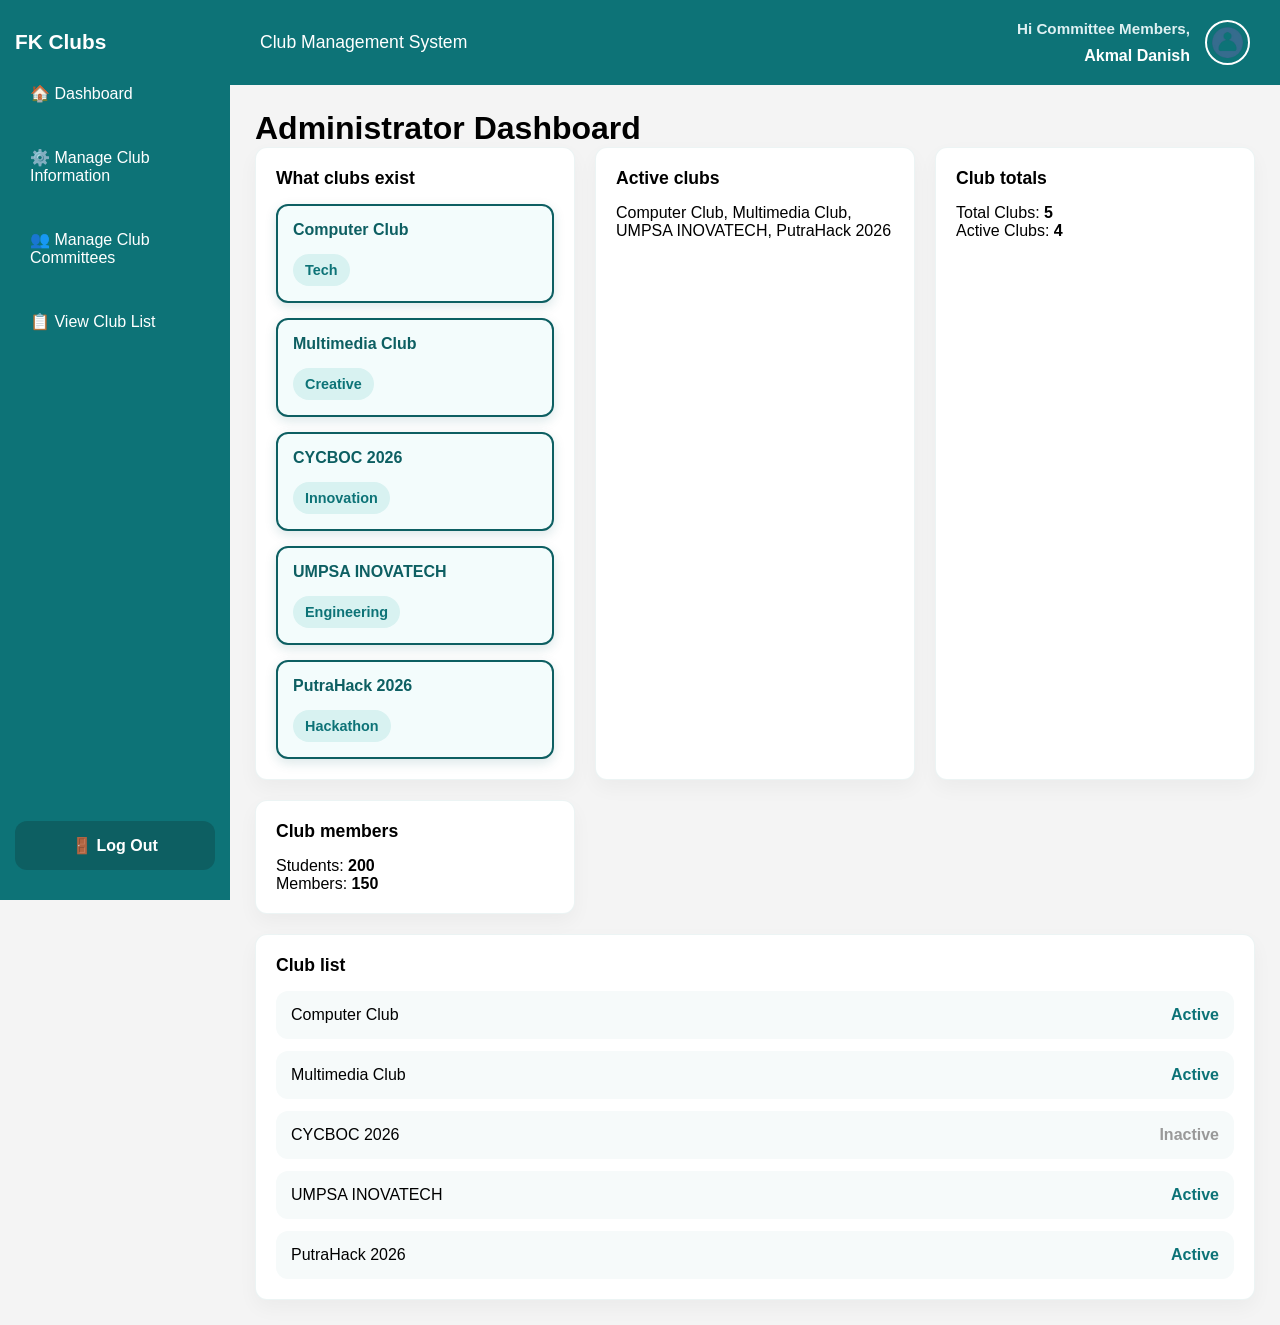
==== index.html @ d9c36efa "Add files via upload" ====
<!DOCTYPE html>
<html lang="en">
<head>
<meta charset="UTF-8">
<meta name="viewport" content="width=device-width, initial-scale=1.0">
<title>Club Management</title>
<link rel="stylesheet" href="styles.css">
</head>
<body>

<div class="layout">

<!-- SIDEBAR -->
<div class="sidebar">
    <h2>FK Clubs</h2>

    <a onclick="showPage('dashboard')">🏠 Dashboard</a>
    <a onclick="showPage('manageClub')">⚙️ Manage Club Information</a>
    <a onclick="showPage('committee')">👥 Manage Club Committees</a>
    <a onclick="showPage('clubList')">📋 View Club List</a>
    <button class="logout-btn" onclick="logout()">🚪 Log Out</button>
</div>

<!-- MAIN -->
<div class="main">

<div class="topbar">
    <span>Club Management System</span>
    <div class="user-info">
        <div class="user-text">
            <span class="greeting">Hi Committee Members,</span>
            <strong>Akmal Danish</strong>
        </div>
        <img src="profile.png" class="avatar">
    </div>
</div>

<!-- DASHBOARD -->
<div id="dashboard" class="page">
    <h1>Administrator Dashboard</h1>

    <div class="dashboard-list">
        <div class="dashboard-box">
            <h3>What clubs exist</h3>
            <div class="club-grid">
                <div class="club-item">
                    <strong>Computer Club</strong>
                    <span class="club-tag">Tech</span>
                </div>
                <div class="club-item">
                    <strong>Multimedia Club</strong>
                    <span class="club-tag">Creative</span>
                </div>
                <div class="club-item">
                    <strong>CYCBOC 2026</strong>
                    <span class="club-tag">Innovation</span>
                </div>
                <div class="club-item">
                    <strong>UMPSA INOVATECH</strong>
                    <span class="club-tag">Engineering</span>
                </div>
                <div class="club-item">
                    <strong>PutraHack 2026</strong>
                    <span class="club-tag">Hackathon</span>
                </div>
            </div>
        </div>
        <div class="dashboard-box">
            <h3>Active clubs</h3>
            <p>Computer Club, Multimedia Club, UMPSA INOVATECH, PutraHack 2026</p>
        </div>
        <div class="dashboard-box">
            <h3>Club totals</h3>
            <p>Total Clubs: <strong>5</strong></p>
            <p>Active Clubs: <strong>4</strong></p>
        </div>
        <div class="dashboard-box">
            <h3>Club members</h3>
            <p>Students: <strong>200</strong></p>
            <p>Members: <strong>150</strong></p>
        </div>
    </div>

    <div class="dashboard-box" style="margin-top:20px;">
        <h3>Club list</h3>
        <ul>
            <li><span>Computer Club</span><span class="status-active">Active</span></li>
            <li><span>Multimedia Club</span><span class="status-active">Active</span></li>
            <li><span>CYCBOC 2026</span><span class="status-inactive">Inactive</span></li>
            <li><span>UMPSA INOVATECH</span><span class="status-active">Active</span></li>
            <li><span>PutraHack 2026</span><span class="status-active">Active</span></li>
        </ul>
    </div>
</div>

<!-- MANAGE CLUB -->
<div id="manageClub" class="page hidden">
    <h1>Manage Club Information</h1>

    <div class="card">
        <h3>Create / Update Club</h3>
        <input placeholder="Club Name">
        <input placeholder="Description">
        <input placeholder="Advisor Name">
        <input placeholder="Advisor Email">
        <select>
            <option>Active</option>
            <option>Inactive</option>
        </select>
        <button>Save Club</button>
    </div>

    <div class="card">
        <h3>Club List</h3>
        <table>
            <tr>
                <th>Name</th>
                <th>Advisor</th>
                <th>Status</th>
                <th>Action</th>
            </tr>
            <tr>
                <td>Computer Club</td>
                <td>Dr Ahmad</td>
                <td>Active</td>
                <td><button>Edit</button></td>
            </tr>
        </table>
    </div>
</div>

<!-- COMMITTEE -->
<div id="committee" class="page hidden">
    <h1>Manage Club Committees</h1>

    <div class="card">
        <h3>Assign Committee</h3>
        <input placeholder="User ID">
        <input placeholder="Club ID">

        <select>
            <option>President</option>
            <option>Vice President</option>
            <option>Secretary</option>
            <option>Treasurer</option>
        </select>

        <button>Assign</button>
    </div>

    <div class="card">
        <h3>Committee List</h3>
        <table>
            <tr>
                <th>Name</th>
                <th>Club</th>
                <th>Position</th>
            </tr>
            <tr>
                <td>Ali</td>
                <td>Computer Club</td>
                <td>President</td>
            </tr>
        </table>
    </div>
</div>

<!-- CLUB LIST -->
<div id="clubList" class="page hidden">
    <h1>Club List</h1>

    <div class="grid">
        <div class="card">
            <h3>Computer Club</h3>
            <p>Tech activities</p>
            <p>Advisor: Dr Ahmad</p>
        </div>

        <div class="card">
            <h3>Multimedia Club</h3>
            <p>Design & media</p>
            <p>Advisor: Dr Siti</p>
        </div>

        <div class="card">
            <h3>CYCBOC 2026</h3>
            <p>Gaming</p>
            <p>Advisor: Dr. Azhar Harun</p>
        </div>

        <div class="card">
            <h3>UMPSA INOVATECH</h3>
            <p>Tech Activities</p>
            <p>Advisor: Dr. Amalin</p>
        </div>

        <div class="card">
            <h3>PutraHack 2026</h3>
            <p>Hacking Competition</p>
            <p>Advisor: Ts. Dr. Mohamad Akmal</p>
        </div>
    </div>
</div>

</div>
</div>

<script>
function showPage(pageId){
    const pages = document.querySelectorAll('.page');
    pages.forEach(p => p.classList.add('hidden'));

    document.getElementById(pageId).classList.remove('hidden');
}
</script>

</body>
</html>
---- styles.css ----
*{
    margin:0;
    padding:0;
    box-sizing:border-box;
    font-family: Arial, sans-serif;
    --spacing: 15px;
    --radius: 12px;
    --font-base: 1rem;
}

body{
    background:#f4f4f4;
}

/* layout */
.layout{
    display:flex;
}

/* sidebar */
.sidebar{
    width:230px;
    height:100vh;
    background:#0D7377;
    color:white;
    padding:var(--spacing);
    display:flex;
    flex-direction:column;
}

.sidebar h2{
    margin-bottom:var(--spacing);
    font-size:1.3rem;
    margin-top:var(--spacing);
}

.sidebar a{
    display:block;
    padding:var(--spacing);
    margin-bottom:var(--spacing);
    cursor:pointer;
    border-radius:var(--radius);
    font-size:var(--font-base);
    transition:background 0.3s ease;
}

.sidebar a:hover{
    background:#14a3a7;
}

.logout-btn{
    margin-top:auto;
    padding:var(--spacing);
    margin-bottom:var(--spacing);
    background:#0d5f62;
    color:white;
    border:none;
    border-radius:var(--radius);
    cursor:pointer;
    font-size:var(--font-base);
    font-weight:600;
    transition:background 0.3s ease;
}

.logout-btn:hover{
    background:#0a4a4d;
}

/* main */
.main{
    flex:1;
}

/* topbar */
.topbar{
    background:#0D7377;
    color:white;
    padding:20px 30px;
    display:flex;
    justify-content:space-between;
    align-items:center;
    font-size:1.1rem;
}

/* user section */
.user-info{
    display:flex;
    align-items:center;
    gap:var(--spacing);
}

.user-text{
    display:flex;
    flex-direction:column;
    align-items:flex-end;
    gap:8px;
    line-height:1.2;
}

/* greeting */
.greeting{
    font-weight:600;
    color:#def0f2;
    font-size:0.95rem;
}

.user-text strong{
    font-size:1rem;
    font-weight:600;
}

/* admin image */
.avatar{
    width:45px;
    height:45px;
    border-radius:50%;
    object-fit:cover;
    border:2px solid white;
}

/* content */
.page{
    padding:25px;
}

.hidden{
    display:none;
}

/* grid */
.grid{
    display:grid;
    grid-template-columns: repeat(auto-fit, minmax(220px,1fr));
    gap:20px;
}

/* card */
.card{
    background:white;
    padding:25px;
    border-radius:var(--radius);
    border:1px solid rgba(0,0,0,0.08);
    box-shadow:0 4px 12px rgba(0,0,0,0.08);
}

.card p,
.card li{
    color:#333;
    line-height:1.8;
    font-size:1rem;
}

.card ul{
    padding-left:25px;
}

/* card styling for club list */
.grid .card{
    background:white;
    padding:25px;
    border-radius:var(--radius);
    border:2px solid #0d5f62;
    box-shadow:0 4px 12px rgba(13, 95, 98, 0.15);
    transition:all 0.3s ease;
}

.grid .card:hover{
    transform:translateY(-5px);
    box-shadow:0 8px 20px rgba(13, 95, 98, 0.25);
    border-color:#0a4a4d;
}

.grid .card h3{
    margin-bottom:15px;
    font-size:1.1rem;
    color:#0D7377;
    font-weight:600;
}

.dashboard-list{
    display:grid;
    grid-template-columns: repeat(auto-fit, minmax(300px,1fr));
    gap:20px;
}

.dashboard-box{
    background:#fff;
    padding:20px;
    border-radius:var(--radius);
    border:1px solid rgba(13,115,119,0.08);
    box-shadow:0 8px 20px rgba(0,0,0,0.04);
}

.dashboard-box h3{
    margin-bottom:15px;
    font-size:1.1rem;
    font-weight:600;
}

.dashboard-box ul{
    list-style:none;
    padding:0;
    margin:0;
}

.dashboard-box ul li{
    padding:15px;
    margin-bottom:12px;
    background:#f6fafa;
    border-radius:var(--radius);
    display:flex;
    justify-content:space-between;
    align-items:center;
    font-size:1rem;
}

.dashboard-box ul li:last-child{
    margin-bottom:0;
}

.club-grid{
    display:grid;
    grid-template-columns: repeat(auto-fit, minmax(150px, 1fr));
    gap:15px;
    margin-top:15px;
}

.club-item{
    padding:15px;
    border-radius:var(--radius);
    background:#f3fcfc;
    border:2px solid #0d5f62;
    display:flex;
    flex-direction:column;
    gap:var(--spacing);
    box-shadow:0 4px 12px rgba(13, 95, 98, 0.15);
    transition:all 0.3s ease;
}

.club-item:hover{
    transform:translateY(-3px);
    box-shadow:0 8px 20px rgba(13, 95, 98, 0.25);
    border-color:#0a4a4d;
}

.club-item strong{
    font-size:1rem;
    color:#0d5f62;
    font-weight:600;
}

.club-tag{
    display:inline-block;
    padding:8px 12px;
    border-radius:20px;
    background:#d8f2f1;
    color:#0d7377;
    font-size:0.9rem;
    font-weight:600;
    align-self:flex-start;
}

.status-active{
    color:#0D7377;
    font-weight:600;
    font-size:1rem;
}

.status-inactive{
    color:#999;
    font-weight:600;
    font-size:1rem;
}

/* form */
input, select{
    width:100%;
    padding:12px;
    margin:var(--spacing) 0;
    font-size:1rem;
    border:1px solid #ccc;
    border-radius:var(--radius);
}

/* button */
button{
    background:#0D7377;
    color:white;
    border:none;
    padding:12px 20px;
    cursor:pointer;
    border-radius:var(--radius);
    font-size:1rem;
    font-weight:600;
    transition:background 0.3s ease;
}

button:hover{
    background:#14a3a7;
}

/* table */
table{
    width:100%;
    margin-top:var(--spacing);
    border-collapse:collapse;
}

table th, table td{
    padding:15px;
    border-bottom:1px solid #ccc;
    text-align: center;
    font-size:1rem;
}
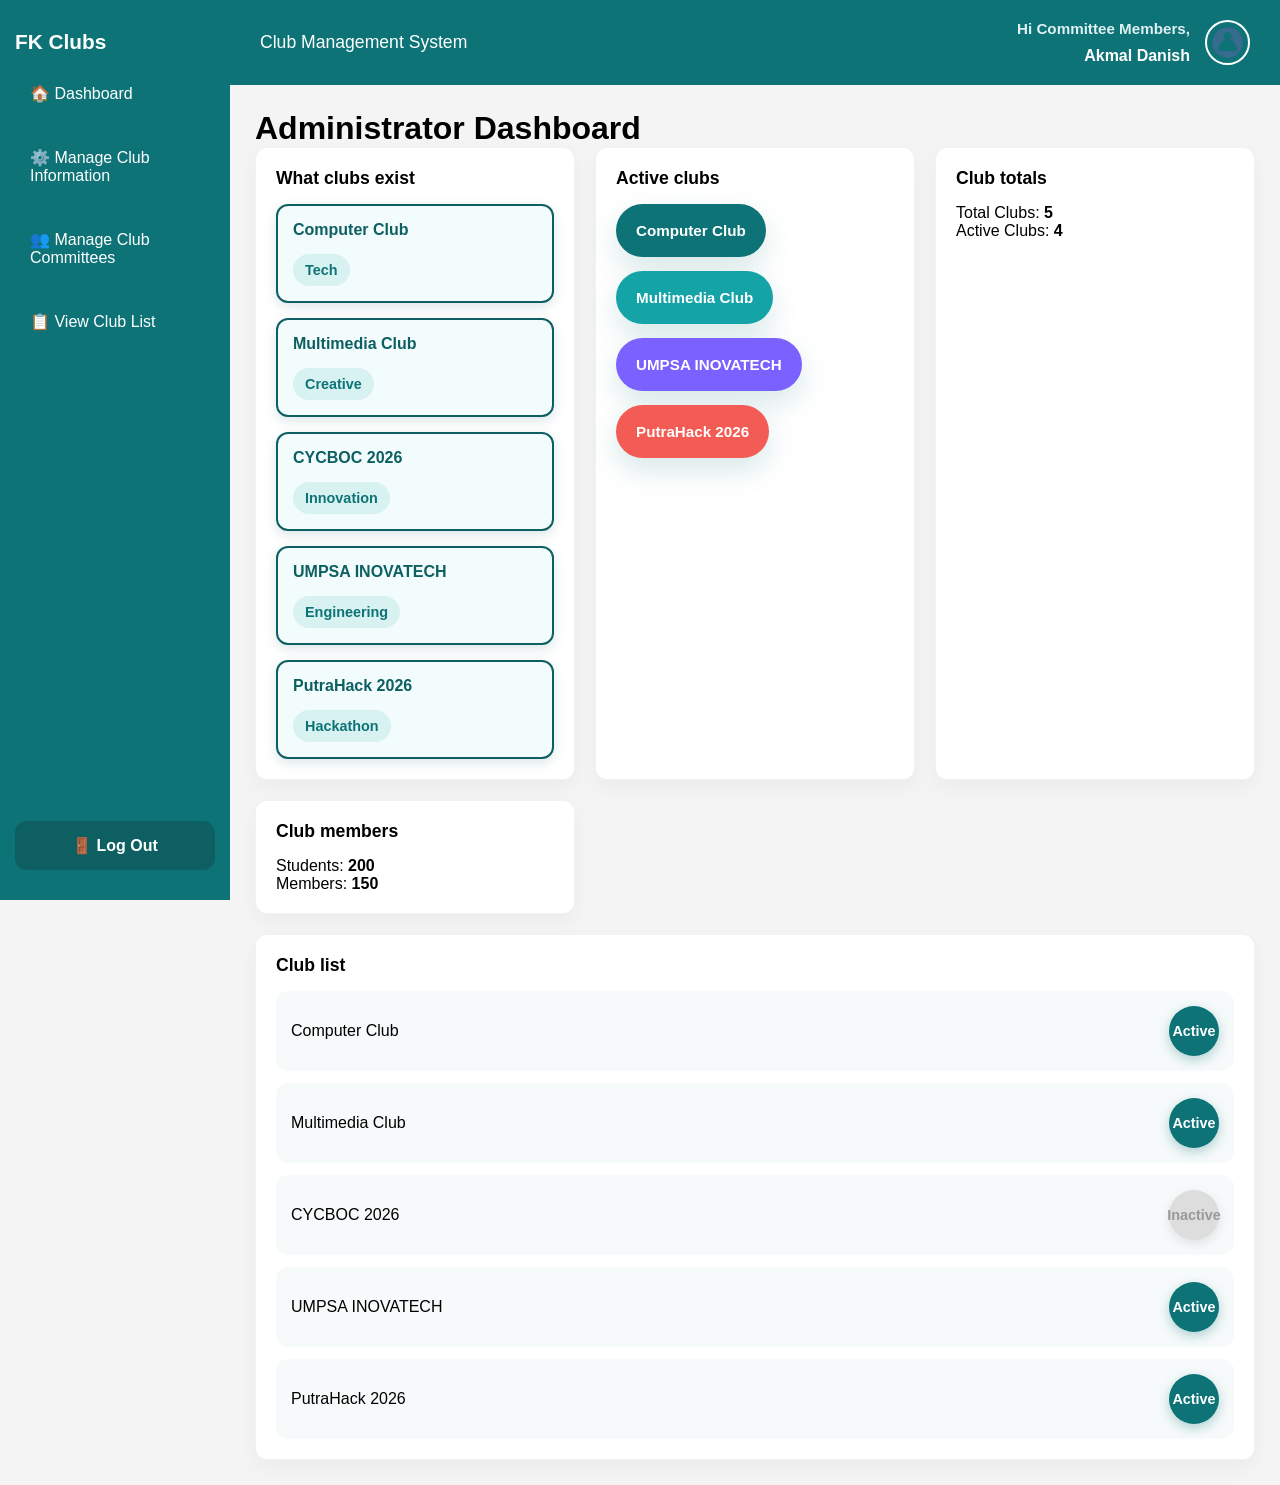
==== commit 5957b6b6: "update project" ====
--- a/index.html
+++ b/index.html
@@ -67,7 +67,12 @@
         </div>
         <div class="dashboard-box">
             <h3>Active clubs</h3>
-            <p>Computer Club, Multimedia Club, UMPSA INOVATECH, PutraHack 2026</p>
+            <div class="active-clubs-grid">
+                <span class="active-club badge-blue">Computer Club</span>
+                <span class="active-club badge-teal">Multimedia Club</span>
+                <span class="active-club badge-purple">UMPSA INOVATECH</span>
+                <span class="active-club badge-coral">PutraHack 2026</span>
+            </div>
         </div>
         <div class="dashboard-box">
             <h3>Club totals</h3>
@@ -128,7 +133,7 @@
         </table>
     </div>
 </div>
-
+<!--changes-->
 <!-- COMMITTEE -->
 <div id="committee" class="page hidden">
     <h1>Manage Club Committees</h1>
--- a/styles.css
+++ b/styles.css
@@ -218,6 +218,32 @@
     margin-bottom:0;
 }
 
+.active-clubs-grid{
+    display:flex;
+    flex-wrap:wrap;
+    gap:14px;
+    margin-top:15px;
+}
+
+.active-club{
+    display:inline-flex;
+    align-items:center;
+    justify-content:center;
+    min-width:140px;
+    padding:18px 20px;
+    border-radius:999px;
+    color:#ffffff;
+    font-weight:700;
+    font-size:0.95rem;
+    text-align:center;
+    box-shadow:0 12px 28px rgba(13, 115, 119, 0.16);
+}
+
+.active-club.badge-blue{background:#0D7377;}
+.active-club.badge-teal{background:#14a3a7;}
+.active-club.badge-purple{background:#7b61ff;}
+.active-club.badge-coral{background:#f25c54;}
+
 .club-grid{
     display:grid;
     grid-template-columns: repeat(auto-fit, minmax(150px, 1fr));
@@ -261,15 +287,31 @@
 }
 
 .status-active{
-    color:#0D7377;
-    font-weight:600;
-    font-size:1rem;
+    display:inline-flex;
+    align-items:center;
+    justify-content:center;
+    width:50px;
+    height:50px;
+    border-radius:50%;
+    background:#0D7377;
+    color:white;
+    font-weight:600;
+    font-size:0.9rem;
+    box-shadow:0 4px 12px rgba(13, 115, 119, 0.3);
 }
 
 .status-inactive{
+    display:inline-flex;
+    align-items:center;
+    justify-content:center;
+    width:50px;
+    height:50px;
+    border-radius:50%;
+    background:#ddd;
     color:#999;
     font-weight:600;
-    font-size:1rem;
+    font-size:0.9rem;
+    box-shadow:0 4px 12px rgba(0, 0, 0, 0.1);
 }
 
 /* form */
